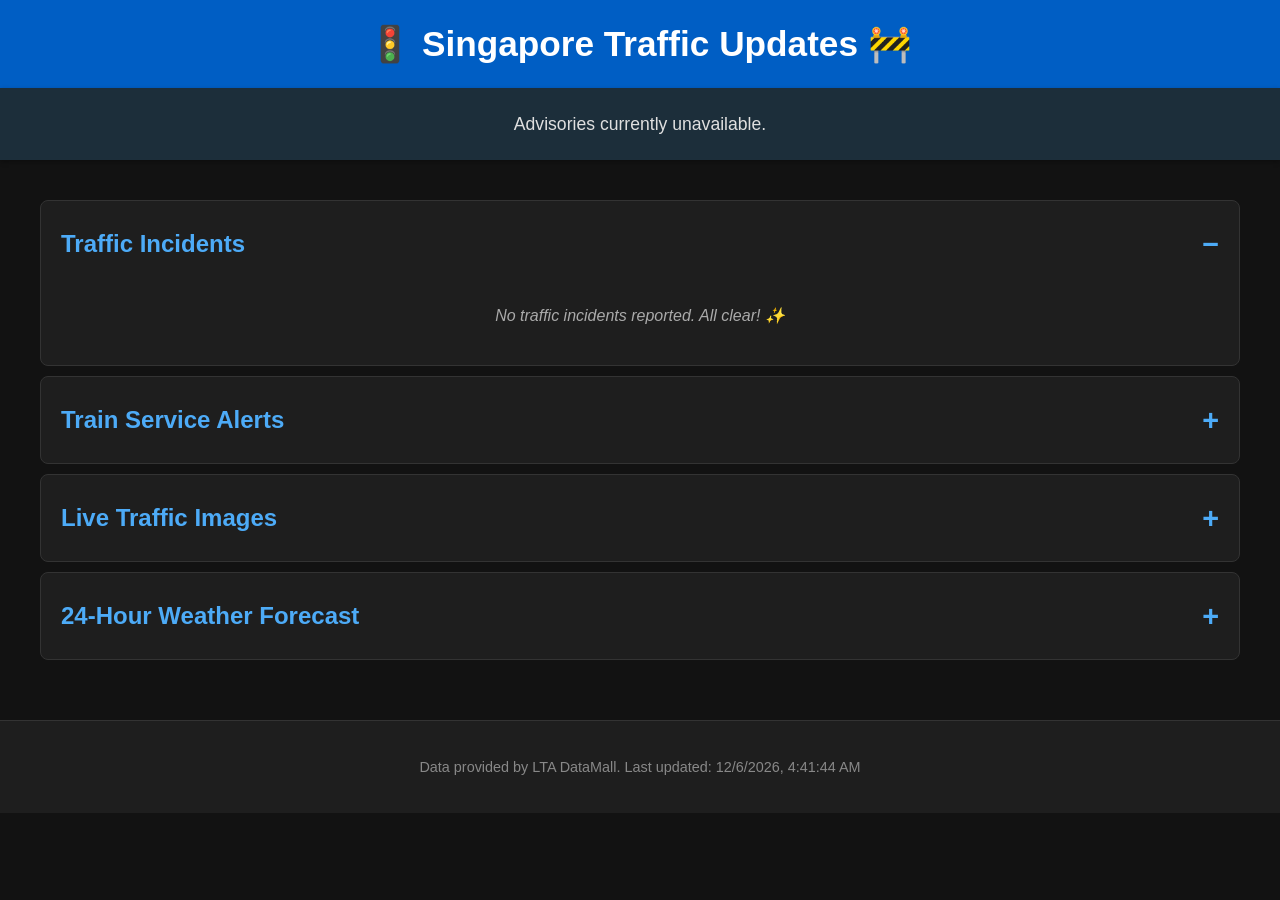
==== index.html @ 31848d78 "Advisories" ====
<!DOCTYPE html>
<html lang="en">
<head>
    <meta charset="UTF-8">
    <meta name="viewport" content="width=device-width, initial-scale=1.0">
    <title>Singapore Traffic Updates</title>
    <link rel="stylesheet" href="style.css">
</head>
<body>
    <header>
        <h1>🚦 Singapore Traffic Updates 🚧</h1>
    </header>

    <!-- New Advisory Carousel Container -->
    <div id="advisory-carousel-container">
        <p id="advisory-message">Loading traffic advisories...</p>
    </div>

    <main>
        <!-- The main section for all incidents -->
        <details class="data-section" open>
            <summary>
                <h2>Traffic Incidents</h2>
            </summary>
            <div id="incidents-container" class="data-container">
                <p>Loading traffic incidents...</p>
            </div>
        </details>

        <!-- Section for Train Service Alerts -->
        <details class="data-section">
            <summary>
                <h2>Train Service Alerts</h2>
            </summary>
            <div id="train-alerts-container" class="data-container">
                <p>Loading train service alerts...</p>
            </div>
        </details>
        
        <!-- The traffic images section -->
        <details class="data-section">
            <summary>
                <h2>Live Traffic Images</h2>
            </summary>
            <div id="images-container" class="image-grid">
                <p>Loading traffic images...</p>
            </div>
        </details>

        <!-- Section for the Weather Forecast -->
        <details class="data-section">
            <summary>
                <h2>24-Hour Weather Forecast</h2>
            </summary>
            <div id="weather-forecast-container" class="data-container">
                <p>Loading weather forecast...</p>
            </div>
        </details>
    </main>
    <footer>
        <p>Data provided by LTA DataMall. Last updated: <span id="last-updated"></span></p>
    </footer>

    <script src="script.js"></script>
</body>
</html>
---- style.css ----
body {
    font-family: 'Segoe UI', Tahoma, Geneva, Verdana, sans-serif;
    margin: 0;
    padding: 0;
    background-color: #121212; /* Dark background */
    color: #e0e0e0; /* Light text */
    line-height: 1.6;
}

header {
    background-color: #005ec4; /* Blue accent */
    color: #fff;
    padding: 1rem 0;
    text-align: center;
    box-shadow: 0 2px 4px rgba(0, 0, 0, 0.3);
}

h1 {
    margin: 0;
    font-size: 2.2em;
}

/* --- NEW STYLES FOR ADVISORY CAROUSEL --- */
#advisory-carousel-container {
    background-color: #1c2e3a;
    color: #e0e0e0;
    padding: 12px 20px;
    text-align: center;
    font-size: 1.1em;
    position: sticky;
    top: 0;
    z-index: 10;
    box-shadow: 0 2px 5px rgba(0,0,0,0.3);
    height: 48px; /* Fixed height to prevent layout shift */
    display: flex;
    align-items: center;
    justify-content: center;
    overflow: hidden;
}

#advisory-message {
    margin: 0;
    font-style: normal;
    color: #e0e0e0;
    width: 100%;
    transition: opacity 0.5s ease-in-out;
}

#advisory-message.fade-out {
    opacity: 0;
}
/* --- END OF CAROUSEL STYLES --- */

main {
    padding: 20px;
    max-width: 1200px;
    margin: 20px auto;
}

/* --- STYLES FOR COLLAPSIBLE ACCORDION --- */

.data-section {
    margin-bottom: 10px;
    border: 1px solid #333; /* Darker border */
    border-radius: 8px;
    background-color: #1e1e1e; /* Dark section background */
    transition: padding 0.2s ease-out;
}

.data-section[open] {
    padding-bottom: 20px;
}

.data-section summary {
    padding: 20px;
    cursor: pointer;
    outline: none;
    list-style: none;
    display: flex;
    justify-content: space-between;
    align-items: center;
    transition: background-color 0.2s ease-in-out;
}

.data-section summary:hover {
    background-color: #2a2a2a;
}

.data-section summary::-webkit-details-marker {
    display: none;
}

.data-section summary h2 {
    color: #4dabf7; /* Lighter blue for titles */
    margin: 0;
    padding: 0;
    border: none;
}

.data-section summary::after {
    content: '+';
    font-size: 1.8em;
    font-weight: bold;
    color: #4dabf7; /* Lighter blue for icon */
    transition: transform 0.2s ease-in-out;
}

.data-section[open] summary::after {
    content: '−';
}

.data-container, .image-grid {
    padding: 0 20px;
}

.data-container p, .image-grid p {
    text-align: center;
    font-style: italic;
    color: #aaa; /* Lighter grey for placeholder text */
}

/* --- UPDATED STYLES FOR INCIDENTS --- */

.incident-item {
    background-color: #2a2a2a;
    border-left: 5px solid #4dabf7; /* Blue accent */
    padding: 15px;
    margin-bottom: 10px;
    border-radius: 5px;
    display: flex;
    align-items: center;
    gap: 15px;
}

.incident-icon {
    width: 40px;
    height: 40px;
    flex-shrink: 0;
}

.incident-details p {
    margin: 0;
    text-align: left;
    font-style: normal;
}

.incident-details p:first-child {
    margin-bottom: 5px;
}

.incident-item strong {
    color: #e0e0e0; /* Light text for strong tags */
}

/* --- STYLES FOR INCIDENT GROUPS & "VIEW MORE" --- */

.incident-group {
    padding-top: 10px;
    margin-top: 10px;
    border-top: 1px solid #333;
}
.incident-group:first-child {
    border-top: none;
    margin-top: 0;
}

.incident-group-title {
    font-size: 1.2em;
    font-weight: bold;
    color: #e0e0e0;
    margin-bottom: 15px;
}

.more-details {
    margin-left: 55px;
}

.more-summary {
    cursor: pointer;
    color: #4dabf7; /* Lighter blue for links */
    font-weight: bold;
    list-style: none;
    padding: 5px 0;
    display: inline-block;
}

.more-summary::-webkit-details-marker {
    display: none;
}

.more-details[open] > .more-summary {
    margin-bottom: 10px;
}

/* --- NEW STYLES FOR TRAIN ALERTS --- */
.train-alert-item {
    padding: 15px;
    margin-bottom: 10px;
    border-radius: 5px;
    display: flex;
    align-items: center;
    gap: 15px;
}

.train-alert-item.normal {
    background-color: #2a2a2a;
    border-left: 5px solid #28a745; /* Green for normal */
}

.train-alert-item.disrupted {
    background-color: #3b312a;
    border-left: 5px solid #ff9800; /* Orange for disruption */
}

.train-line-icon {
    font-weight: bold;
    color: white;
    width: 40px;
    height: 40px;
    border-radius: 50%;
    display: flex;
    align-items: center;
    justify-content: center;
    flex-shrink: 0;
    font-size: 0.9em;
}

.train-alert-details p {
    margin: 0;
    text-align: left;
    font-style: normal;
}

.train-alert-details p:first-child {
    margin-bottom: 5px;
}

/* Train Line Colors */
.line-EWL { background-color: #009645; }
.line-NSL { background-color: #d42e12; }
.line-CCL { background-color: #f8d522; color: #333; } /* Dark text for yellow */
.line-NEL { background-color: #990099; }
.line-DTL { background-color: #005ec4; }
.line-TEL { background-color: #9d5b25; }
.line-LRT { background-color: #8A8D8F; }
.line-BPL { background-color: #8A8D8F; }
.line-SPL { background-color: #8A8D8F; }
.line-PGL { background-color: #8A8D8F; }
.line-CG { background-color: #009645; }


/* --- IMAGE GRID STYLES --- */

.image-grid {
    display: grid;
    grid-template-columns: repeat(auto-fill, minmax(280px, 1fr));
    gap: 15px;
    justify-content: center;
}

.image-item {
    background-color: #2a2a2a;
    border: 1px solid #333;
    border-radius: 8px;
    overflow: hidden;
    box-shadow: 0 2px 5px rgba(0,0,0,0.2);
    text-align: center;
    padding-bottom: 10px;
}

.image-item img {
    max-width: 100%;
    height: auto;
    display: block;
    border-bottom: 1px solid #333;
    margin-bottom: 10px;
}

.image-item p {
    margin: 0 10px;
    font-size: 0.9em;
    color: #ccc;
}

/* --- NEW STYLES FOR WEATHER FORECAST --- */

.weather-periods-grid {
    display: grid;
    grid-template-columns: repeat(auto-fill, minmax(280px, 1fr));
    gap: 20px;
    margin-bottom: 20px;
}

.weather-period-item {
    background-color: #2a2a2a;
    padding: 15px;
    border-radius: 8px;
    border: 1px solid #333;
}

.period-title {
    margin-top: 0;
    margin-bottom: 15px;
    text-align: center;
    font-size: 1.1em;
    color: #e0e0e0;
}

.region-forecast-list {
    display: flex;
    flex-direction: column;
    gap: 12px;
}

.region-forecast-item {
    display: flex;
    align-items: center;
    gap: 10px;
}

.region-forecast-item img {
    width: 32px;
    height: 32px;
    flex-shrink: 0;
}

.region-forecast-item span {
    font-size: 0.95em;
}

.weather-overall-stats {
    background-color: #1c2e3a; /* Darker blue background */
    border-left: 5px solid #4dabf7;
    padding: 20px;
    border-radius: 5px;
    display: flex;
    justify-content: space-between;
    align-items: center;
    gap: 20px;
    flex-wrap: wrap;
    margin-top: 20px;
}

.weather-text {
    flex: 2;
    min-width: 200px;
}

.weather-text p {
    margin: 0;
    text-align: left;
    font-style: normal;
}

.weather-stats {
    flex: 1;
    min-width: 220px;
}

.weather-stats-item {
    display: flex;
    align-items: center;
    gap: 10px;
    margin-bottom: 8px;
}

.weather-stats-item:last-child {
    margin-bottom: 0;
}

.weather-stats-item img {
    width: 24px;
    height: 24px;
    filter: invert(1); /* Invert icons to make them visible on dark background */
}

.weather-stats-item span {
    font-size: 1.1em;
}


/* --- FOOTER --- */

footer {
    text-align: center;
    padding: 20px;
    color: #888;
    font-size: 0.9em;
    background-color: #1e1e1e;
    border-top: 1px solid #333;
    margin-top: 30px;
}
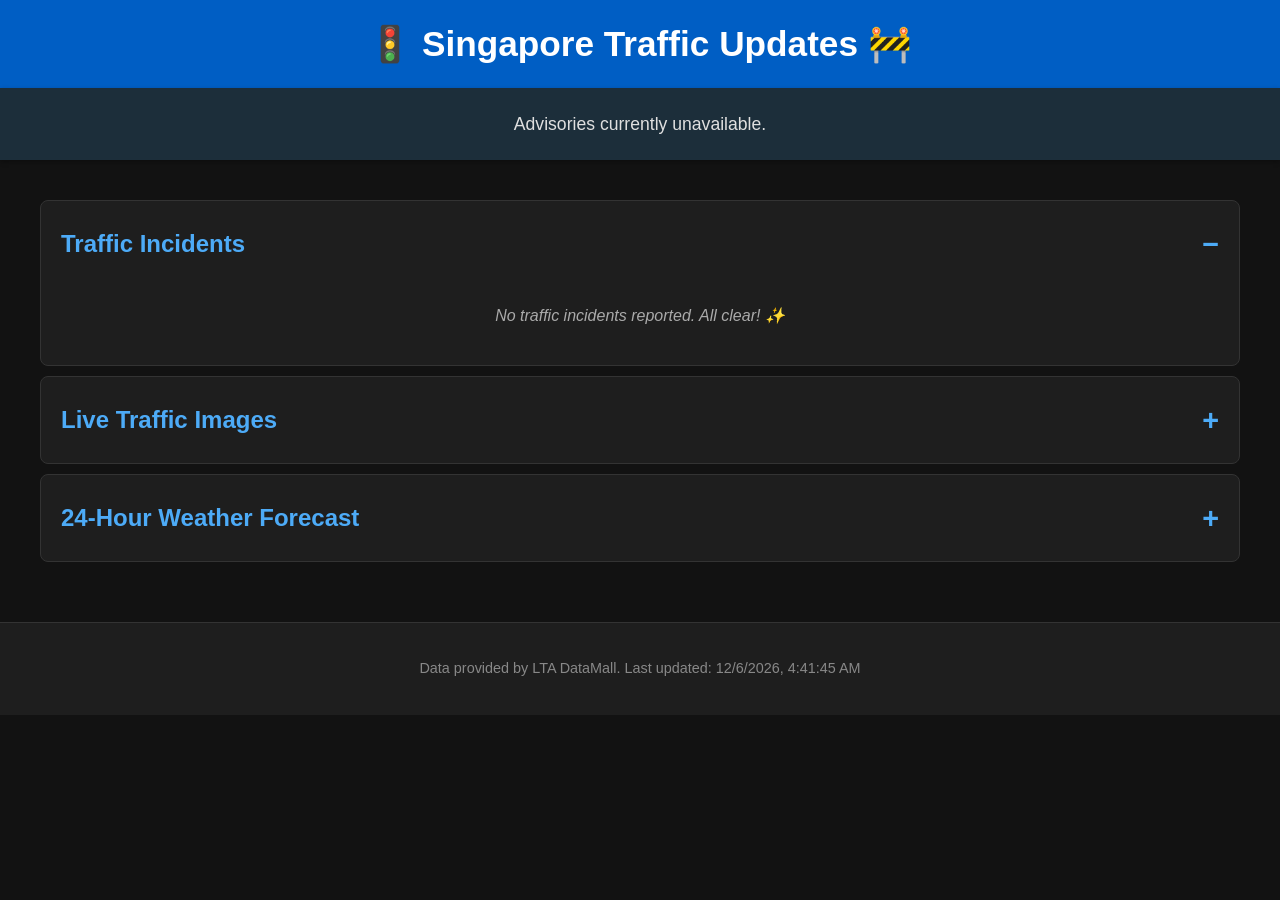
==== commit a890d62a: "test" ====
--- a/index.html
+++ b/index.html
@@ -11,9 +11,9 @@
         <h1>🚦 Singapore Traffic Updates 🚧</h1>
     </header>
 
-    <!-- New Advisory Carousel Container -->
+    <!-- Advisory Carousel Section -->
     <div id="advisory-carousel-container">
-        <p id="advisory-message">Loading traffic advisories...</p>
+        <p id="advisory-message">Loading advisories...</p>
     </div>
 
     <main>
@@ -24,16 +24,6 @@
             </summary>
             <div id="incidents-container" class="data-container">
                 <p>Loading traffic incidents...</p>
-            </div>
-        </details>
-
-        <!-- Section for Train Service Alerts -->
-        <details class="data-section">
-            <summary>
-                <h2>Train Service Alerts</h2>
-            </summary>
-            <div id="train-alerts-container" class="data-container">
-                <p>Loading train service alerts...</p>
             </div>
         </details>
         
@@ -61,6 +51,15 @@
         <p>Data provided by LTA DataMall. Last updated: <span id="last-updated"></span></p>
     </footer>
 
+    <!-- New Train Alert Modal -->
+    <div id="train-alert-modal-overlay">
+        <div id="train-alert-modal">
+            <button id="train-alert-close-btn">&times;</button>
+            <h3>Train Service Disruption</h3>
+            <p id="train-alert-message"></p>
+        </div>
+    </div>
+
     <script src="script.js"></script>
 </body>
 </html>
--- a/style.css
+++ b/style.css
@@ -192,62 +192,53 @@
     margin-bottom: 10px;
 }
 
-/* --- NEW STYLES FOR TRAIN ALERTS --- */
-.train-alert-item {
-    padding: 15px;
-    margin-bottom: 10px;
-    border-radius: 5px;
-    display: flex;
-    align-items: center;
-    gap: 15px;
-}
-
-.train-alert-item.normal {
-    background-color: #2a2a2a;
-    border-left: 5px solid #28a745; /* Green for normal */
-}
-
-.train-alert-item.disrupted {
-    background-color: #3b312a;
-    border-left: 5px solid #ff9800; /* Orange for disruption */
-}
-
-.train-line-icon {
-    font-weight: bold;
-    color: white;
-    width: 40px;
-    height: 40px;
-    border-radius: 50%;
-    display: flex;
-    align-items: center;
+/* --- NEW STYLES FOR TRAIN ALERT MODAL --- */
+#train-alert-modal-overlay {
+    position: fixed;
+    top: 0;
+    left: 0;
+    width: 100%;
+    height: 100%;
+    background-color: rgba(0, 0, 0, 0.7);
+    z-index: 100;
+    display: none; /* Hidden by default */
     justify-content: center;
-    flex-shrink: 0;
-    font-size: 0.9em;
-}
-
-.train-alert-details p {
-    margin: 0;
-    text-align: left;
-    font-style: normal;
-}
-
-.train-alert-details p:first-child {
-    margin-bottom: 5px;
-}
-
-/* Train Line Colors */
-.line-EWL { background-color: #009645; }
-.line-NSL { background-color: #d42e12; }
-.line-CCL { background-color: #f8d522; color: #333; } /* Dark text for yellow */
-.line-NEL { background-color: #990099; }
-.line-DTL { background-color: #005ec4; }
-.line-TEL { background-color: #9d5b25; }
-.line-LRT { background-color: #8A8D8F; }
-.line-BPL { background-color: #8A8D8F; }
-.line-SPL { background-color: #8A8D8F; }
-.line-PGL { background-color: #8A8D8F; }
-.line-CG { background-color: #009645; }
-
+    align-items: center;
+}
+
+#train-alert-modal {
+    background-color: #1e1e1e;
+    padding: 30px;
+    border-radius: 8px;
+    border: 1px solid #444;
+    width: 90%;
+    max-width: 500px;
+    position: relative;
+    box-shadow: 0 5px 15px rgba(0,0,0,0.5);
+    text-align: center;
+}
+
+#train-alert-modal h3 {
+    margin-top: 0;
+    color: #d42e12; /* Red for disruption */
+    font-size: 1.5em;
+}
+
+#train-alert-modal p {
+    font-size: 1.1em;
+    color: #e0e0e0;
+}
+
+#train-alert-close-btn {
+    position: absolute;
+    top: 10px;
+    right: 15px;
+    background: none;
+    border: none;
+    color: #aaa;
+    font-size: 2em;
+    cursor: pointer;
+}
 
 /* --- IMAGE GRID STYLES --- */
 
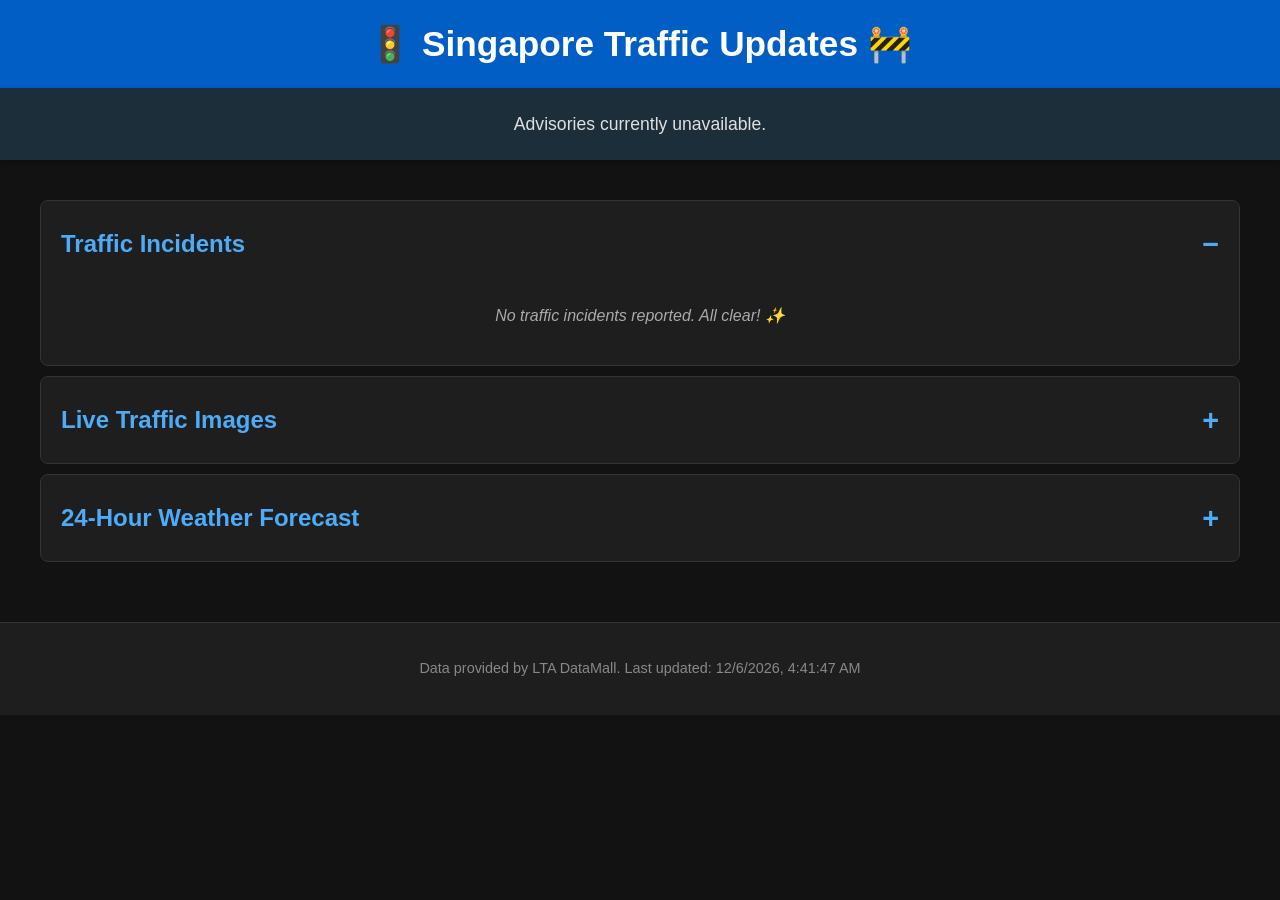
==== commit fb8fab90: "next versio" ====
--- a/index.html
+++ b/index.html
@@ -51,15 +51,6 @@
         <p>Data provided by LTA DataMall. Last updated: <span id="last-updated"></span></p>
     </footer>
 
-    <!-- New Train Alert Modal -->
-    <div id="train-alert-modal-overlay">
-        <div id="train-alert-modal">
-            <button id="train-alert-close-btn">&times;</button>
-            <h3>Train Service Disruption</h3>
-            <p id="train-alert-message"></p>
-        </div>
-    </div>
-
     <script src="script.js"></script>
 </body>
 </html>
--- a/style.css
+++ b/style.css
@@ -36,6 +36,12 @@
     align-items: center;
     justify-content: center;
     overflow: hidden;
+    transition: background-color 0.5s ease;
+}
+
+/* New style for when a train disruption is active */
+#advisory-carousel-container.disruption-active {
+    background-color: #d42e12; /* Red for disruption */
 }
 
 #advisory-message {
@@ -192,54 +198,6 @@
     margin-bottom: 10px;
 }
 
-/* --- NEW STYLES FOR TRAIN ALERT MODAL --- */
-#train-alert-modal-overlay {
-    position: fixed;
-    top: 0;
-    left: 0;
-    width: 100%;
-    height: 100%;
-    background-color: rgba(0, 0, 0, 0.7);
-    z-index: 100;
-    display: none; /* Hidden by default */
-    justify-content: center;
-    align-items: center;
-}
-
-#train-alert-modal {
-    background-color: #1e1e1e;
-    padding: 30px;
-    border-radius: 8px;
-    border: 1px solid #444;
-    width: 90%;
-    max-width: 500px;
-    position: relative;
-    box-shadow: 0 5px 15px rgba(0,0,0,0.5);
-    text-align: center;
-}
-
-#train-alert-modal h3 {
-    margin-top: 0;
-    color: #d42e12; /* Red for disruption */
-    font-size: 1.5em;
-}
-
-#train-alert-modal p {
-    font-size: 1.1em;
-    color: #e0e0e0;
-}
-
-#train-alert-close-btn {
-    position: absolute;
-    top: 10px;
-    right: 15px;
-    background: none;
-    border: none;
-    color: #aaa;
-    font-size: 2em;
-    cursor: pointer;
-}
-
 /* --- IMAGE GRID STYLES --- */
 
 .image-grid {
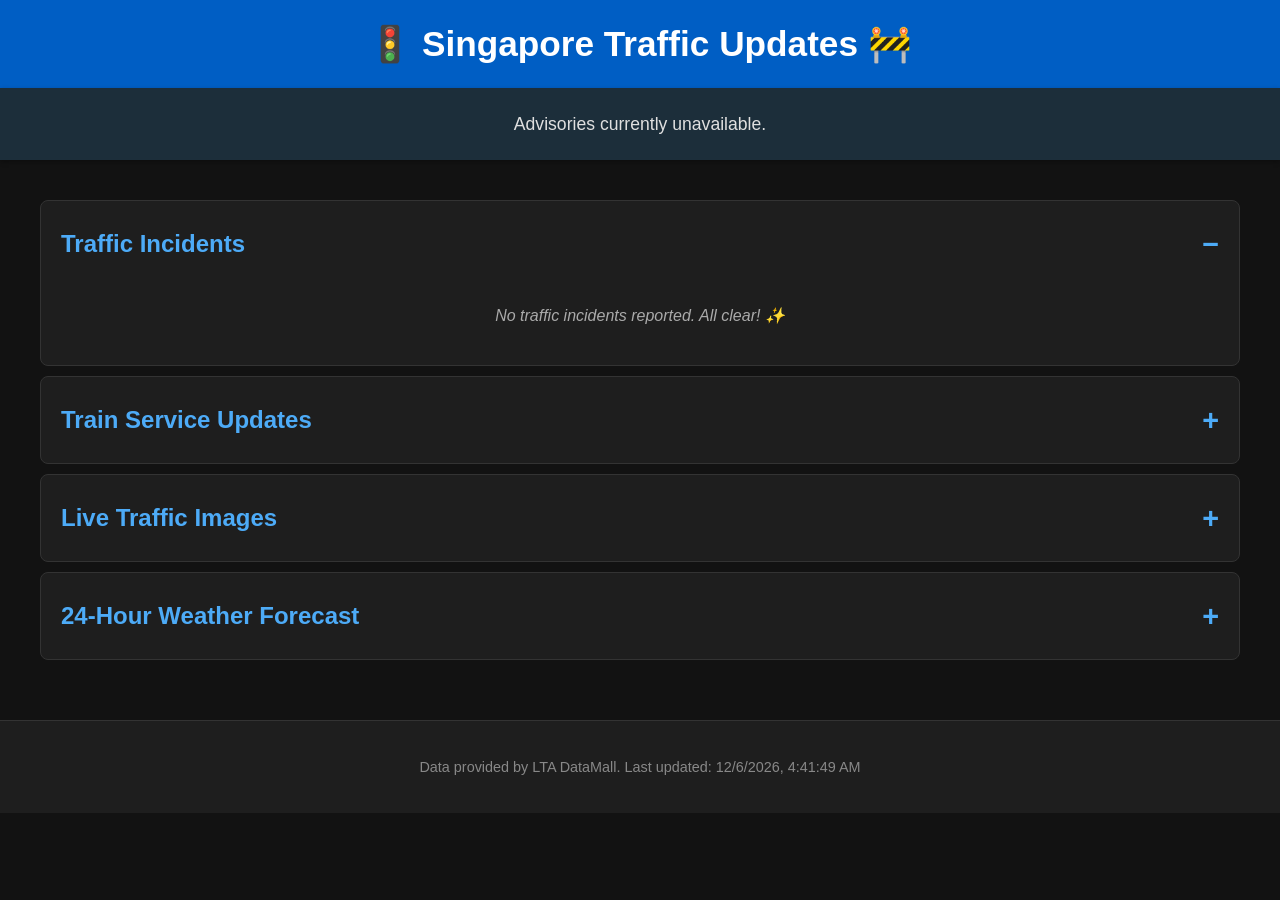
==== commit b4188c89: "fix train" ====
--- a/index.html
+++ b/index.html
@@ -27,6 +27,16 @@
             </div>
         </details>
         
+        <!-- New Section for Train Service Updates -->
+        <details class="data-section">
+            <summary>
+                <h2>Train Service Updates</h2>
+            </summary>
+            <div id="train-updates-container" class="data-container">
+                <p>Loading train service updates...</p>
+            </div>
+        </details>
+
         <!-- The traffic images section -->
         <details class="data-section">
             <summary>
@@ -51,6 +61,15 @@
         <p>Data provided by LTA DataMall. Last updated: <span id="last-updated"></span></p>
     </footer>
 
+    <!-- Train Alert Modal -->
+    <div id="train-alert-modal-overlay">
+        <div id="train-alert-modal">
+            <button id="train-alert-close-btn">&times;</button>
+            <h3>Train Service Disruption</h3>
+            <p id="train-alert-message"></p>
+        </div>
+    </div>
+
     <script src="script.js"></script>
 </body>
 </html>
--- a/style.css
+++ b/style.css
@@ -198,6 +198,117 @@
     margin-bottom: 10px;
 }
 
+/* --- NEW STYLES FOR TRAIN UPDATES --- */
+.train-update-grid {
+    display: grid;
+    grid-template-columns: repeat(auto-fill, minmax(250px, 1fr));
+    gap: 15px;
+}
+
+.train-update-item {
+    padding: 15px;
+    border-radius: 8px;
+    display: flex;
+    align-items: center;
+    gap: 15px;
+}
+
+.train-update-item.operational {
+    background-color: #2a2a2a;
+    border: 1px solid #28a745;
+}
+
+.train-update-item.delay {
+    background-color: #3b312a;
+    border: 1px solid #ff9800;
+}
+
+.train-update-item.down {
+    background-color: #442222;
+    border: 1px solid #d42e12;
+}
+
+.train-line-icon {
+    font-weight: bold;
+    color: white;
+    width: 40px;
+    height: 40px;
+    border-radius: 50%;
+    display: flex;
+    align-items: center;
+    justify-content: center;
+    flex-shrink: 0;
+    font-size: 0.9em;
+}
+
+.train-update-details p {
+    margin: 0;
+    text-align: left;
+    font-style: normal;
+}
+
+/* Train Line Colors */
+.line-EWL { background-color: #009645; }
+.line-NSL { background-color: #d42e12; }
+.line-CCL { background-color: #f8d522; color: #333; } /* Dark text for yellow */
+.line-NEL { background-color: #990099; }
+.line-DTL { background-color: #005ec4; }
+.line-TEL { background-color: #9d5b25; }
+.line-LRT { background-color: #8A8D8F; }
+.line-BPL { background-color: #8A8D8F; }
+.line-SPL { background-color: #8A8D8F; }
+.line-PGL { background-color: #8A8D8F; }
+.line-CG { background-color: #009645; }
+
+
+/* --- NEW STYLES FOR TRAIN ALERT MODAL --- */
+#train-alert-modal-overlay {
+    position: fixed;
+    top: 0;
+    left: 0;
+    width: 100%;
+    height: 100%;
+    background-color: rgba(0, 0, 0, 0.7);
+    z-index: 100;
+    display: none; /* Hidden by default */
+    justify-content: center;
+    align-items: center;
+}
+
+#train-alert-modal {
+    background-color: #1e1e1e;
+    padding: 30px;
+    border-radius: 8px;
+    border: 1px solid #444;
+    width: 90%;
+    max-width: 500px;
+    position: relative;
+    box-shadow: 0 5px 15px rgba(0,0,0,0.5);
+    text-align: center;
+}
+
+#train-alert-modal h3 {
+    margin-top: 0;
+    color: #d42e12; /* Red for disruption */
+    font-size: 1.5em;
+}
+
+#train-alert-modal p {
+    font-size: 1.1em;
+    color: #e0e0e0;
+}
+
+#train-alert-close-btn {
+    position: absolute;
+    top: 10px;
+    right: 15px;
+    background: none;
+    border: none;
+    color: #aaa;
+    font-size: 2em;
+    cursor: pointer;
+}
+
 /* --- IMAGE GRID STYLES --- */
 
 .image-grid {
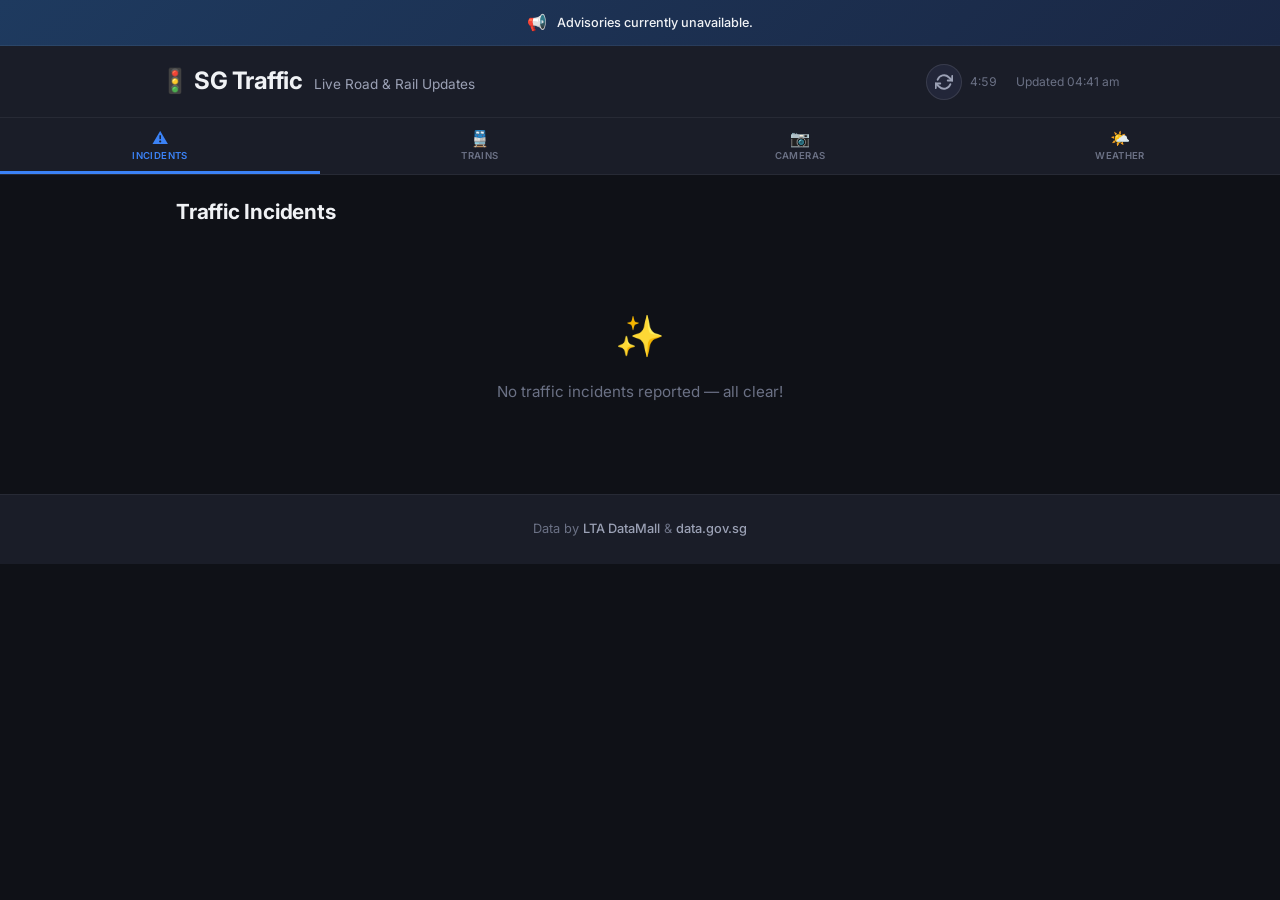
==== commit 07552916: "test" ====
--- a/index.html
+++ b/index.html
@@ -3,70 +3,115 @@
 <head>
     <meta charset="UTF-8">
     <meta name="viewport" content="width=device-width, initial-scale=1.0">
-    <title>Singapore Traffic Updates</title>
+    <title>SG Traffic – Live Updates</title>
     <link rel="stylesheet" href="style.css">
+    <link rel="preconnect" href="https://fonts.googleapis.com">
+    <link rel="preconnect" href="https://fonts.gstatic.com" crossorigin>
+    <link href="https://fonts.googleapis.com/css2?family=Inter:wght@400;500;600;700&display=swap" rel="stylesheet">
 </head>
 <body>
-    <header>
-        <h1>🚦 Singapore Traffic Updates 🚧</h1>
-    </header>
-
-    <!-- Advisory Carousel Section -->
+    <!-- Advisory Ticker -->
     <div id="advisory-carousel-container">
+        <span id="advisory-icon">📢</span>
         <p id="advisory-message">Loading advisories...</p>
     </div>
 
+    <header>
+        <div class="header-content">
+            <div class="header-left">
+                <h1>🚦 SG Traffic</h1>
+                <span class="header-subtitle">Live Road &amp; Rail Updates</span>
+            </div>
+            <div class="header-right">
+                <div id="refresh-area">
+                    <button id="refresh-btn" title="Refresh all data">
+                        <svg width="18" height="18" viewBox="0 0 24 24" fill="none" stroke="currentColor" stroke-width="2.5" stroke-linecap="round" stroke-linejoin="round"><polyline points="23 4 23 10 17 10"/><polyline points="1 20 1 14 7 14"/><path d="M3.51 9a9 9 0 0 1 14.85-3.36L23 10M1 14l4.64 4.36A9 9 0 0 0 20.49 15"/></svg>
+                    </button>
+                    <span id="countdown-timer" title="Auto-refreshes every 5 min">5:00</span>
+                </div>
+                <span id="last-updated"></span>
+            </div>
+        </div>
+    </header>
+
+    <!-- Tab Navigation -->
+    <nav id="tab-bar">
+        <button class="tab-btn active" data-tab="tab-incidents">
+            <span class="tab-icon">⚠️</span>
+            <span class="tab-label">Incidents</span>
+            <span id="incident-badge" class="tab-badge hidden">0</span>
+        </button>
+        <button class="tab-btn" data-tab="tab-trains">
+            <span class="tab-icon">🚆</span>
+            <span class="tab-label">Trains</span>
+        </button>
+        <button class="tab-btn" data-tab="tab-cameras">
+            <span class="tab-icon">📷</span>
+            <span class="tab-label">Cameras</span>
+        </button>
+        <button class="tab-btn" data-tab="tab-weather">
+            <span class="tab-icon">🌤️</span>
+            <span class="tab-label">Weather</span>
+        </button>
+    </nav>
+
     <main>
-        <!-- The main section for all incidents -->
-        <details class="data-section" open>
-            <summary>
+        <!-- INCIDENTS TAB -->
+        <section id="tab-incidents" class="tab-panel active">
+            <div class="section-header">
                 <h2>Traffic Incidents</h2>
-            </summary>
+                <div id="incident-summary" class="summary-chips"></div>
+            </div>
             <div id="incidents-container" class="data-container">
-                <p>Loading traffic incidents...</p>
+                <div class="loading-spinner"><div class="spinner"></div><p>Loading incidents…</p></div>
             </div>
-        </details>
-        
-        <!-- New Section for Train Service Updates -->
-        <details class="data-section">
-            <summary>
-                <h2>Train Service Updates</h2>
-            </summary>
+        </section>
+
+        <!-- TRAINS TAB -->
+        <section id="tab-trains" class="tab-panel">
+            <div class="section-header">
+                <h2>Train Services</h2>
+                <p class="section-desc">Tap a line for details</p>
+            </div>
             <div id="train-updates-container" class="data-container">
-                <p>Loading train service updates...</p>
+                <div class="loading-spinner"><div class="spinner"></div><p>Loading train status…</p></div>
             </div>
-        </details>
+        </section>
 
-        <!-- The traffic images section -->
-        <details class="data-section">
-            <summary>
-                <h2>Live Traffic Images</h2>
-            </summary>
+        <!-- CAMERAS TAB -->
+        <section id="tab-cameras" class="tab-panel">
+            <div class="section-header">
+                <h2>Live Checkpoint Cameras</h2>
+                <p class="section-desc">Border crossing views</p>
+            </div>
             <div id="images-container" class="image-grid">
-                <p>Loading traffic images...</p>
+                <div class="loading-spinner"><div class="spinner"></div><p>Loading cameras…</p></div>
             </div>
-        </details>
+        </section>
 
-        <!-- Section for the Weather Forecast -->
-        <details class="data-section">
-            <summary>
-                <h2>24-Hour Weather Forecast</h2>
-            </summary>
+        <!-- WEATHER TAB -->
+        <section id="tab-weather" class="tab-panel">
+            <div class="section-header">
+                <h2>24-Hour Weather</h2>
+            </div>
             <div id="weather-forecast-container" class="data-container">
-                <p>Loading weather forecast...</p>
+                <div class="loading-spinner"><div class="spinner"></div><p>Loading forecast…</p></div>
             </div>
-        </details>
+        </section>
     </main>
+
     <footer>
-        <p>Data provided by LTA DataMall. Last updated: <span id="last-updated"></span></p>
+        <p>Data by <strong>LTA DataMall</strong> &amp; <strong>data.gov.sg</strong></p>
     </footer>
 
     <!-- Train Alert Modal -->
     <div id="train-alert-modal-overlay">
         <div id="train-alert-modal">
             <button id="train-alert-close-btn">&times;</button>
+            <div class="modal-icon">🚨</div>
             <h3>Train Service Disruption</h3>
             <p id="train-alert-message"></p>
+            <button id="train-alert-dismiss-btn">Got it</button>
         </div>
     </div>
 
--- a/style.css
+++ b/style.css
@@ -1,244 +1,526 @@
-body {
-    font-family: 'Segoe UI', Tahoma, Geneva, Verdana, sans-serif;
+/* =========================================
+   SG Traffic — Clean, Driver-Friendly UI
+   ========================================= */
+
+:root {
+    --bg-primary: #0f1117;
+    --bg-secondary: #1a1d28;
+    --bg-card: #222639;
+    --bg-hover: #2a2f45;
+    --text-primary: #f0f2f5;
+    --text-secondary: #9ba1b5;
+    --text-muted: #6b7185;
+    --accent: #3b82f6;
+    --accent-glow: rgba(59, 130, 246, 0.15);
+    --green: #22c55e;
+    --green-bg: rgba(34, 197, 94, 0.1);
+    --yellow: #f59e0b;
+    --yellow-bg: rgba(245, 158, 11, 0.1);
+    --red: #ef4444;
+    --red-bg: rgba(239, 68, 68, 0.1);
+    --border: rgba(255, 255, 255, 0.06);
+    --border-light: rgba(255, 255, 255, 0.1);
+    --radius: 12px;
+    --radius-sm: 8px;
+    --shadow: 0 4px 24px rgba(0, 0, 0, 0.25);
+    --transition: 0.2s ease;
+}
+
+*, *::before, *::after {
+    box-sizing: border-box;
     margin: 0;
     padding: 0;
-    background-color: #121212; /* Dark background */
-    color: #e0e0e0; /* Light text */
+}
+
+body {
+    font-family: 'Inter', -apple-system, BlinkMacSystemFont, 'Segoe UI', Roboto, sans-serif;
+    background-color: var(--bg-primary);
+    color: var(--text-primary);
     line-height: 1.6;
-}
-
-header {
-    background-color: #005ec4; /* Blue accent */
-    color: #fff;
-    padding: 1rem 0;
-    text-align: center;
-    box-shadow: 0 2px 4px rgba(0, 0, 0, 0.3);
-}
-
-h1 {
-    margin: 0;
-    font-size: 2.2em;
-}
-
-/* --- NEW STYLES FOR ADVISORY CAROUSEL --- */
+    -webkit-font-smoothing: antialiased;
+    -moz-osx-font-smoothing: grayscale;
+    overflow-x: hidden;
+}
+
+/* ---- ADVISORY TICKER ---- */
 #advisory-carousel-container {
-    background-color: #1c2e3a;
-    color: #e0e0e0;
-    padding: 12px 20px;
-    text-align: center;
-    font-size: 1.1em;
+    background: linear-gradient(135deg, #1e3a5f 0%, #1a2744 100%);
+    color: var(--text-primary);
+    padding: 10px 20px;
+    display: flex;
+    align-items: center;
+    justify-content: center;
+    gap: 10px;
+    font-size: 0.9em;
     position: sticky;
     top: 0;
-    z-index: 10;
-    box-shadow: 0 2px 5px rgba(0,0,0,0.3);
-    height: 48px; /* Fixed height to prevent layout shift */
-    display: flex;
-    align-items: center;
-    justify-content: center;
-    overflow: hidden;
-    transition: background-color 0.5s ease;
-}
-
-/* New style for when a train disruption is active */
+    z-index: 50;
+    min-height: 42px;
+    border-bottom: 1px solid var(--border);
+    transition: background 0.5s ease;
+}
+
 #advisory-carousel-container.disruption-active {
-    background-color: #d42e12; /* Red for disruption */
+    background: linear-gradient(135deg, #7f1d1d 0%, #991b1b 100%);
+    animation: pulse-bg 2s ease-in-out infinite;
+}
+
+@keyframes pulse-bg {
+    0%, 100% { opacity: 1; }
+    50% { opacity: 0.85; }
+}
+
+#advisory-icon {
+    font-size: 1.1em;
+    flex-shrink: 0;
 }
 
 #advisory-message {
     margin: 0;
-    font-style: normal;
-    color: #e0e0e0;
-    width: 100%;
-    transition: opacity 0.5s ease-in-out;
+    font-size: 0.88em;
+    font-weight: 500;
+    color: var(--text-primary);
+    transition: opacity 0.4s ease;
+    text-align: center;
+    line-height: 1.4;
 }
 
 #advisory-message.fade-out {
     opacity: 0;
 }
-/* --- END OF CAROUSEL STYLES --- */
-
+
+/* ---- HEADER ---- */
+header {
+    background: var(--bg-secondary);
+    border-bottom: 1px solid var(--border);
+    padding: 16px 20px;
+}
+
+.header-content {
+    max-width: 960px;
+    margin: 0 auto;
+    display: flex;
+    justify-content: space-between;
+    align-items: center;
+    gap: 16px;
+    flex-wrap: wrap;
+}
+
+.header-left {
+    display: flex;
+    align-items: baseline;
+    gap: 12px;
+    flex-wrap: wrap;
+}
+
+h1 {
+    font-size: 1.5em;
+    font-weight: 700;
+    letter-spacing: -0.02em;
+    white-space: nowrap;
+}
+
+.header-subtitle {
+    font-size: 0.85em;
+    color: var(--text-secondary);
+    font-weight: 400;
+}
+
+.header-right {
+    display: flex;
+    align-items: center;
+    gap: 14px;
+}
+
+#refresh-area {
+    display: flex;
+    align-items: center;
+    gap: 8px;
+}
+
+#refresh-btn {
+    background: var(--bg-card);
+    border: 1px solid var(--border-light);
+    color: var(--text-secondary);
+    width: 36px;
+    height: 36px;
+    border-radius: 50%;
+    cursor: pointer;
+    display: flex;
+    align-items: center;
+    justify-content: center;
+    transition: all var(--transition);
+}
+
+#refresh-btn:hover {
+    background: var(--accent);
+    color: white;
+    border-color: var(--accent);
+    transform: rotate(45deg);
+}
+
+#refresh-btn.spinning svg {
+    animation: spin 0.8s linear;
+}
+
+@keyframes spin {
+    from { transform: rotate(0deg); }
+    to { transform: rotate(360deg); }
+}
+
+#countdown-timer {
+    font-size: 0.75em;
+    color: var(--text-muted);
+    font-variant-numeric: tabular-nums;
+    min-width: 32px;
+}
+
+#last-updated {
+    font-size: 0.75em;
+    color: var(--text-muted);
+}
+
+/* ---- TAB NAVIGATION ---- */
+#tab-bar {
+    display: flex;
+    background: var(--bg-secondary);
+    border-bottom: 1px solid var(--border);
+    position: sticky;
+    top: 42px;
+    z-index: 40;
+    overflow-x: auto;
+    -webkit-overflow-scrolling: touch;
+    scrollbar-width: none;
+}
+
+#tab-bar::-webkit-scrollbar {
+    display: none;
+}
+
+.tab-btn {
+    flex: 1;
+    min-width: 0;
+    background: none;
+    border: none;
+    border-bottom: 3px solid transparent;
+    color: var(--text-muted);
+    padding: 12px 8px 10px;
+    cursor: pointer;
+    display: flex;
+    flex-direction: column;
+    align-items: center;
+    gap: 4px;
+    transition: all var(--transition);
+    position: relative;
+    font-family: inherit;
+}
+
+.tab-btn:hover {
+    color: var(--text-secondary);
+    background: rgba(255,255,255,0.02);
+}
+
+.tab-btn.active {
+    color: var(--accent);
+    border-bottom-color: var(--accent);
+}
+
+.tab-icon {
+    font-size: 1.2em;
+    line-height: 1;
+}
+
+.tab-label {
+    font-size: 0.72em;
+    font-weight: 600;
+    text-transform: uppercase;
+    letter-spacing: 0.04em;
+}
+
+.tab-badge {
+    position: absolute;
+    top: 6px;
+    right: calc(50% - 20px);
+    background: var(--red);
+    color: white;
+    font-size: 0.65em;
+    font-weight: 700;
+    min-width: 18px;
+    height: 18px;
+    border-radius: 9px;
+    display: flex;
+    align-items: center;
+    justify-content: center;
+    padding: 0 5px;
+}
+
+.tab-badge.hidden {
+    display: none;
+}
+
+/* ---- MAIN CONTENT ---- */
 main {
-    padding: 20px;
-    max-width: 1200px;
-    margin: 20px auto;
-}
-
-/* --- STYLES FOR COLLAPSIBLE ACCORDION --- */
-
-.data-section {
+    max-width: 960px;
+    margin: 0 auto;
+    padding: 20px 16px 40px;
+}
+
+.tab-panel {
+    display: none;
+    animation: fadeIn 0.3s ease;
+}
+
+.tab-panel.active {
+    display: block;
+}
+
+@keyframes fadeIn {
+    from { opacity: 0; transform: translateY(8px); }
+    to { opacity: 1; transform: translateY(0); }
+}
+
+.section-header {
+    margin-bottom: 16px;
+}
+
+.section-header h2 {
+    font-size: 1.3em;
+    font-weight: 700;
+    letter-spacing: -0.01em;
+    color: var(--text-primary);
+}
+
+.section-desc {
+    font-size: 0.85em;
+    color: var(--text-secondary);
+    margin-top: 2px;
+}
+
+/* Loading Spinner */
+.loading-spinner {
+    display: flex;
+    flex-direction: column;
+    align-items: center;
+    gap: 12px;
+    padding: 60px 20px;
+    color: var(--text-muted);
+}
+
+.spinner {
+    width: 32px;
+    height: 32px;
+    border: 3px solid var(--border-light);
+    border-top-color: var(--accent);
+    border-radius: 50%;
+    animation: spin 0.8s linear infinite;
+}
+
+.loading-spinner p {
+    font-size: 0.9em;
+    margin: 0;
+}
+
+/* Summary chips (incident counts) */
+.summary-chips {
+    display: flex;
+    flex-wrap: wrap;
+    gap: 8px;
+    margin-top: 10px;
+}
+
+.summary-chip {
+    display: inline-flex;
+    align-items: center;
+    gap: 6px;
+    padding: 5px 12px;
+    border-radius: 20px;
+    font-size: 0.78em;
+    font-weight: 600;
+    background: var(--bg-card);
+    border: 1px solid var(--border-light);
+    color: var(--text-secondary);
+    cursor: pointer;
+    transition: all var(--transition);
+}
+
+.summary-chip:hover {
+    background: var(--bg-hover);
+    border-color: var(--accent);
+    color: var(--text-primary);
+}
+
+.summary-chip .chip-count {
+    background: var(--accent);
+    color: white;
+    width: 20px;
+    height: 20px;
+    border-radius: 50%;
+    display: flex;
+    align-items: center;
+    justify-content: center;
+    font-size: 0.85em;
+}
+
+/* ---- INCIDENT CARDS ---- */
+.incident-group {
+    margin-bottom: 20px;
+}
+
+.incident-group-title {
+    font-size: 0.85em;
+    font-weight: 600;
+    text-transform: uppercase;
+    letter-spacing: 0.05em;
+    color: var(--text-secondary);
     margin-bottom: 10px;
-    border: 1px solid #333; /* Darker border */
-    border-radius: 8px;
-    background-color: #1e1e1e; /* Dark section background */
-    transition: padding 0.2s ease-out;
-}
-
-.data-section[open] {
-    padding-bottom: 20px;
-}
-
-.data-section summary {
-    padding: 20px;
-    cursor: pointer;
-    outline: none;
-    list-style: none;
-    display: flex;
-    justify-content: space-between;
-    align-items: center;
-    transition: background-color 0.2s ease-in-out;
-}
-
-.data-section summary:hover {
-    background-color: #2a2a2a;
-}
-
-.data-section summary::-webkit-details-marker {
-    display: none;
-}
-
-.data-section summary h2 {
-    color: #4dabf7; /* Lighter blue for titles */
-    margin: 0;
-    padding: 0;
-    border: none;
-}
-
-.data-section summary::after {
-    content: '+';
-    font-size: 1.8em;
-    font-weight: bold;
-    color: #4dabf7; /* Lighter blue for icon */
-    transition: transform 0.2s ease-in-out;
-}
-
-.data-section[open] summary::after {
-    content: '−';
-}
-
-.data-container, .image-grid {
-    padding: 0 20px;
-}
-
-.data-container p, .image-grid p {
-    text-align: center;
-    font-style: italic;
-    color: #aaa; /* Lighter grey for placeholder text */
-}
-
-/* --- UPDATED STYLES FOR INCIDENTS --- */
+    display: flex;
+    align-items: center;
+    gap: 8px;
+}
+
+.incident-group-title::before {
+    content: '';
+    display: inline-block;
+    width: 3px;
+    height: 16px;
+    background: var(--accent);
+    border-radius: 2px;
+}
 
 .incident-item {
-    background-color: #2a2a2a;
-    border-left: 5px solid #4dabf7; /* Blue accent */
-    padding: 15px;
-    margin-bottom: 10px;
-    border-radius: 5px;
-    display: flex;
-    align-items: center;
-    gap: 15px;
+    background: var(--bg-card);
+    border: 1px solid var(--border);
+    border-radius: var(--radius-sm);
+    padding: 14px 16px;
+    margin-bottom: 8px;
+    display: flex;
+    align-items: flex-start;
+    gap: 14px;
+    transition: all var(--transition);
+}
+
+.incident-item:hover {
+    background: var(--bg-hover);
+    border-color: var(--border-light);
 }
 
 .incident-icon {
-    width: 40px;
-    height: 40px;
+    width: 36px;
+    height: 36px;
     flex-shrink: 0;
+    border-radius: var(--radius-sm);
+    background: var(--accent-glow);
+    padding: 6px;
+    object-fit: contain;
 }
 
 .incident-details p {
     margin: 0;
     text-align: left;
     font-style: normal;
-}
-
-.incident-details p:first-child {
-    margin-bottom: 5px;
-}
-
-.incident-item strong {
-    color: #e0e0e0; /* Light text for strong tags */
-}
-
-/* --- STYLES FOR INCIDENT GROUPS & "VIEW MORE" --- */
-
-.incident-group {
-    padding-top: 10px;
-    margin-top: 10px;
-    border-top: 1px solid #333;
-}
-.incident-group:first-child {
-    border-top: none;
-    margin-top: 0;
-}
-
-.incident-group-title {
-    font-size: 1.2em;
-    font-weight: bold;
-    color: #e0e0e0;
-    margin-bottom: 15px;
-}
-
+    font-size: 0.9em;
+    color: var(--text-secondary);
+    line-height: 1.5;
+}
+
+.incident-details strong {
+    color: var(--text-primary);
+    font-weight: 600;
+}
+
+/* "View more" toggle */
 .more-details {
-    margin-left: 55px;
+    margin-left: 50px;
+    margin-top: 4px;
 }
 
 .more-summary {
     cursor: pointer;
-    color: #4dabf7; /* Lighter blue for links */
-    font-weight: bold;
+    color: var(--accent);
+    font-weight: 600;
+    font-size: 0.85em;
     list-style: none;
-    padding: 5px 0;
-    display: inline-block;
+    padding: 6px 0;
+    display: inline-flex;
+    align-items: center;
+    gap: 4px;
+    user-select: none;
 }
 
 .more-summary::-webkit-details-marker {
     display: none;
 }
 
+.more-summary::after {
+    content: ' ↓';
+    font-size: 0.85em;
+    transition: transform var(--transition);
+}
+
+.more-details[open] > .more-summary::after {
+    transform: rotate(180deg);
+}
+
 .more-details[open] > .more-summary {
-    margin-bottom: 10px;
-}
-
-/* --- NEW STYLES FOR TRAIN UPDATES --- */
+    margin-bottom: 8px;
+}
+
+/* ---- TRAIN SERVICE GRID ---- */
 .train-update-grid {
     display: grid;
-    grid-template-columns: repeat(auto-fill, minmax(250px, 1fr));
-    gap: 15px;
+    grid-template-columns: repeat(auto-fill, minmax(260px, 1fr));
+    gap: 10px;
 }
 
 .train-update-item {
-    padding: 15px;
-    border-radius: 8px;
-    display: flex;
-    align-items: center;
-    gap: 15px;
+    padding: 14px 16px;
+    border-radius: var(--radius-sm);
+    display: flex;
+    align-items: center;
+    gap: 14px;
+    transition: all var(--transition);
+    cursor: default;
+    border: 1px solid transparent;
+}
+
+.train-update-item:hover {
+    transform: translateY(-1px);
+    box-shadow: var(--shadow);
 }
 
 .train-update-item.operational {
-    background-color: #2a2a2a;
-    border: 1px solid #28a745;
+    background: var(--green-bg);
+    border-color: rgba(34, 197, 94, 0.2);
 }
 
 .train-update-item.delay {
-    background-color: #3b312a;
-    border: 1px solid #ff9800;
+    background: var(--yellow-bg);
+    border-color: rgba(245, 158, 11, 0.2);
 }
 
 .train-update-item.down {
-    background-color: #442222;
-    border: 1px solid #d42e12;
+    background: var(--red-bg);
+    border-color: rgba(239, 68, 68, 0.25);
+    animation: pulse-border 2s ease-in-out infinite;
+}
+
+@keyframes pulse-border {
+    0%, 100% { border-color: rgba(239, 68, 68, 0.25); }
+    50% { border-color: rgba(239, 68, 68, 0.5); }
 }
 
 .train-line-icon {
-    font-weight: bold;
+    font-weight: 700;
     color: white;
-    width: 40px;
-    height: 40px;
-    border-radius: 50%;
+    width: 42px;
+    height: 42px;
+    border-radius: 10px;
     display: flex;
     align-items: center;
     justify-content: center;
     flex-shrink: 0;
-    font-size: 0.9em;
+    font-size: 0.8em;
+    letter-spacing: -0.02em;
 }
 
 .train-update-details p {
@@ -247,206 +529,369 @@
     font-style: normal;
 }
 
+.train-update-details p:first-child {
+    font-weight: 600;
+    font-size: 0.9em;
+    color: var(--text-primary);
+}
+
+.train-update-details p:last-child {
+    font-size: 0.8em;
+    margin-top: 2px;
+}
+
+.train-update-item.operational .train-update-details p:last-child { color: var(--green); }
+.train-update-item.delay .train-update-details p:last-child { color: var(--yellow); }
+.train-update-item.down .train-update-details p:last-child { color: var(--red); font-weight: 600; }
+
+/* Status dot */
+.status-dot {
+    width: 8px;
+    height: 8px;
+    border-radius: 50%;
+    flex-shrink: 0;
+}
+
+.status-dot.green { background: var(--green); box-shadow: 0 0 6px var(--green); }
+.status-dot.yellow { background: var(--yellow); box-shadow: 0 0 6px var(--yellow); }
+.status-dot.red { background: var(--red); box-shadow: 0 0 6px var(--red); }
+
 /* Train Line Colors */
-.line-EWL { background-color: #009645; }
-.line-NSL { background-color: #d42e12; }
-.line-CCL { background-color: #f8d522; color: #333; } /* Dark text for yellow */
-.line-NEL { background-color: #990099; }
-.line-DTL { background-color: #005ec4; }
-.line-TEL { background-color: #9d5b25; }
-.line-LRT { background-color: #8A8D8F; }
-.line-BPL { background-color: #8A8D8F; }
-.line-SPL { background-color: #8A8D8F; }
-.line-PGL { background-color: #8A8D8F; }
-.line-CG { background-color: #009645; }
-
-
-/* --- NEW STYLES FOR TRAIN ALERT MODAL --- */
+.line-EWL { background: #009645; }
+.line-NSL { background: #d42e12; }
+.line-CCL { background: #f8a51d; color: #1a1a1a; }
+.line-NEL { background: #9900aa; }
+.line-DTL { background: #005ec4; }
+.line-TEL { background: #9d5b25; }
+.line-LRT, .line-BPL, .line-SPL, .line-PGL { background: #748477; }
+.line-CG { background: #009645; }
+
+/* ---- CAMERA IMAGE GRID ---- */
+.image-grid {
+    display: grid;
+    grid-template-columns: repeat(auto-fill, minmax(280px, 1fr));
+    gap: 12px;
+}
+
+.image-item {
+    background: var(--bg-card);
+    border: 1px solid var(--border);
+    border-radius: var(--radius);
+    overflow: hidden;
+    transition: all var(--transition);
+}
+
+.image-item:hover {
+    border-color: var(--border-light);
+    transform: translateY(-2px);
+    box-shadow: var(--shadow);
+}
+
+.image-item img {
+    width: 100%;
+    height: auto;
+    display: block;
+    aspect-ratio: 4/3;
+    object-fit: cover;
+}
+
+.image-item-info {
+    padding: 10px 14px;
+    display: flex;
+    align-items: center;
+    justify-content: space-between;
+}
+
+.image-item-info p {
+    margin: 0;
+    font-size: 0.82em;
+    font-weight: 500;
+    color: var(--text-secondary);
+}
+
+.image-item-info .camera-time {
+    font-size: 0.75em;
+    color: var(--text-muted);
+    white-space: nowrap;
+}
+
+/* ---- WEATHER ---- */
+.weather-periods-grid {
+    display: grid;
+    grid-template-columns: repeat(auto-fill, minmax(280px, 1fr));
+    gap: 12px;
+    margin-bottom: 16px;
+}
+
+.weather-period-item {
+    background: var(--bg-card);
+    border: 1px solid var(--border);
+    padding: 16px;
+    border-radius: var(--radius);
+}
+
+.period-title {
+    margin: 0 0 14px 0;
+    text-align: center;
+    font-size: 0.95em;
+    font-weight: 600;
+    color: var(--text-primary);
+    padding-bottom: 10px;
+    border-bottom: 1px solid var(--border);
+}
+
+.region-forecast-list {
+    display: flex;
+    flex-direction: column;
+    gap: 10px;
+}
+
+.region-forecast-item {
+    display: flex;
+    align-items: center;
+    gap: 10px;
+}
+
+.region-forecast-item img {
+    width: 28px;
+    height: 28px;
+    flex-shrink: 0;
+}
+
+.region-forecast-item span {
+    font-size: 0.88em;
+    color: var(--text-secondary);
+}
+
+.region-forecast-item strong {
+    color: var(--text-primary);
+}
+
+.weather-overall-stats {
+    background: var(--bg-card);
+    border: 1px solid var(--border);
+    border-radius: var(--radius);
+    padding: 20px;
+    display: flex;
+    justify-content: space-between;
+    align-items: center;
+    gap: 20px;
+    flex-wrap: wrap;
+    margin-top: 16px;
+}
+
+.weather-text {
+    flex: 2;
+    min-width: 200px;
+}
+
+.weather-text p {
+    margin: 0;
+    text-align: left;
+    font-style: normal;
+}
+
+.weather-text p:first-child {
+    font-weight: 600;
+    font-size: 0.95em;
+    margin-bottom: 4px;
+}
+
+.weather-text p:last-child {
+    font-size: 0.88em;
+    color: var(--text-secondary);
+}
+
+.weather-stats {
+    flex: 1;
+    min-width: 220px;
+}
+
+.weather-stats-item {
+    display: flex;
+    align-items: center;
+    gap: 10px;
+    margin-bottom: 8px;
+}
+
+.weather-stats-item:last-child {
+    margin-bottom: 0;
+}
+
+.weather-stats-item img {
+    width: 22px;
+    height: 22px;
+    filter: invert(1);
+    opacity: 0.7;
+}
+
+.weather-stats-item span {
+    font-size: 0.9em;
+    color: var(--text-secondary);
+}
+
+/* ---- TRAIN ALERT MODAL ---- */
 #train-alert-modal-overlay {
     position: fixed;
     top: 0;
     left: 0;
     width: 100%;
     height: 100%;
-    background-color: rgba(0, 0, 0, 0.7);
+    background: rgba(0, 0, 0, 0.75);
+    backdrop-filter: blur(4px);
     z-index: 100;
-    display: none; /* Hidden by default */
+    display: none;
     justify-content: center;
     align-items: center;
+    padding: 20px;
 }
 
 #train-alert-modal {
-    background-color: #1e1e1e;
-    padding: 30px;
-    border-radius: 8px;
-    border: 1px solid #444;
-    width: 90%;
-    max-width: 500px;
+    background: var(--bg-secondary);
+    padding: 32px;
+    border-radius: var(--radius);
+    border: 1px solid var(--border-light);
+    width: 100%;
+    max-width: 440px;
     position: relative;
-    box-shadow: 0 5px 15px rgba(0,0,0,0.5);
+    box-shadow: 0 20px 60px rgba(0,0,0,0.5);
     text-align: center;
+    animation: modalIn 0.3s ease;
+}
+
+@keyframes modalIn {
+    from { opacity: 0; transform: scale(0.95) translateY(10px); }
+    to { opacity: 1; transform: scale(1) translateY(0); }
+}
+
+.modal-icon {
+    font-size: 2.5em;
+    margin-bottom: 8px;
 }
 
 #train-alert-modal h3 {
-    margin-top: 0;
-    color: #d42e12; /* Red for disruption */
-    font-size: 1.5em;
+    margin: 0 0 12px;
+    color: var(--red);
+    font-size: 1.2em;
+    font-weight: 700;
 }
 
 #train-alert-modal p {
-    font-size: 1.1em;
-    color: #e0e0e0;
+    font-size: 0.95em;
+    color: var(--text-secondary);
+    line-height: 1.6;
 }
 
 #train-alert-close-btn {
     position: absolute;
-    top: 10px;
-    right: 15px;
+    top: 12px;
+    right: 16px;
     background: none;
     border: none;
-    color: #aaa;
-    font-size: 2em;
+    color: var(--text-muted);
+    font-size: 1.6em;
     cursor: pointer;
-}
-
-/* --- IMAGE GRID STYLES --- */
-
-.image-grid {
-    display: grid;
-    grid-template-columns: repeat(auto-fill, minmax(280px, 1fr));
-    gap: 15px;
-    justify-content: center;
-}
-
-.image-item {
-    background-color: #2a2a2a;
-    border: 1px solid #333;
-    border-radius: 8px;
-    overflow: hidden;
-    box-shadow: 0 2px 5px rgba(0,0,0,0.2);
+    line-height: 1;
+    padding: 4px;
+}
+
+#train-alert-close-btn:hover {
+    color: var(--text-primary);
+}
+
+#train-alert-dismiss-btn {
+    margin-top: 20px;
+    padding: 10px 32px;
+    background: var(--accent);
+    color: white;
+    border: none;
+    border-radius: var(--radius-sm);
+    font-size: 0.9em;
+    font-weight: 600;
+    cursor: pointer;
+    transition: all var(--transition);
+    font-family: inherit;
+}
+
+#train-alert-dismiss-btn:hover {
+    background: #2563eb;
+}
+
+/* ---- EMPTY STATE ---- */
+.empty-state {
     text-align: center;
-    padding-bottom: 10px;
-}
-
-.image-item img {
-    max-width: 100%;
-    height: auto;
-    display: block;
-    border-bottom: 1px solid #333;
-    margin-bottom: 10px;
-}
-
-.image-item p {
-    margin: 0 10px;
-    font-size: 0.9em;
-    color: #ccc;
-}
-
-/* --- NEW STYLES FOR WEATHER FORECAST --- */
-
-.weather-periods-grid {
-    display: grid;
-    grid-template-columns: repeat(auto-fill, minmax(280px, 1fr));
-    gap: 20px;
-    margin-bottom: 20px;
-}
-
-.weather-period-item {
-    background-color: #2a2a2a;
-    padding: 15px;
-    border-radius: 8px;
-    border: 1px solid #333;
-}
-
-.period-title {
-    margin-top: 0;
-    margin-bottom: 15px;
-    text-align: center;
-    font-size: 1.1em;
-    color: #e0e0e0;
-}
-
-.region-forecast-list {
-    display: flex;
-    flex-direction: column;
-    gap: 12px;
-}
-
-.region-forecast-item {
-    display: flex;
-    align-items: center;
-    gap: 10px;
-}
-
-.region-forecast-item img {
-    width: 32px;
-    height: 32px;
-    flex-shrink: 0;
-}
-
-.region-forecast-item span {
+    padding: 50px 20px;
+    color: var(--text-muted);
+}
+
+.empty-state .empty-icon {
+    font-size: 2.5em;
+    margin-bottom: 12px;
+}
+
+.empty-state p {
     font-size: 0.95em;
-}
-
-.weather-overall-stats {
-    background-color: #1c2e3a; /* Darker blue background */
-    border-left: 5px solid #4dabf7;
-    padding: 20px;
-    border-radius: 5px;
-    display: flex;
-    justify-content: space-between;
-    align-items: center;
-    gap: 20px;
-    flex-wrap: wrap;
-    margin-top: 20px;
-}
-
-.weather-text {
-    flex: 2;
-    min-width: 200px;
-}
-
-.weather-text p {
     margin: 0;
-    text-align: left;
-    font-style: normal;
-}
-
-.weather-stats {
-    flex: 1;
-    min-width: 220px;
-}
-
-.weather-stats-item {
-    display: flex;
-    align-items: center;
-    gap: 10px;
-    margin-bottom: 8px;
-}
-
-.weather-stats-item:last-child {
-    margin-bottom: 0;
-}
-
-.weather-stats-item img {
-    width: 24px;
-    height: 24px;
-    filter: invert(1); /* Invert icons to make them visible on dark background */
-}
-
-.weather-stats-item span {
-    font-size: 1.1em;
-}
-
-
-/* --- FOOTER --- */
-
+}
+
+/* ---- FOOTER ---- */
 footer {
     text-align: center;
-    padding: 20px;
-    color: #888;
-    font-size: 0.9em;
-    background-color: #1e1e1e;
-    border-top: 1px solid #333;
-    margin-top: 30px;
-}
+    padding: 24px 20px;
+    color: var(--text-muted);
+    font-size: 0.8em;
+    border-top: 1px solid var(--border);
+    background: var(--bg-secondary);
+}
+
+footer strong {
+    color: var(--text-secondary);
+    font-weight: 500;
+}
+
+/* ---- RESPONSIVE ---- */
+@media (max-width: 600px) {
+    h1 {
+        font-size: 1.2em;
+    }
+
+    .header-subtitle {
+        display: none;
+    }
+
+    .header-content {
+        flex-wrap: nowrap;
+    }
+
+    #last-updated {
+        display: none;
+    }
+
+    .tab-label {
+        font-size: 0.65em;
+    }
+
+    .tab-icon {
+        font-size: 1.1em;
+    }
+
+    main {
+        padding: 16px 12px 32px;
+    }
+
+    .image-grid {
+        grid-template-columns: 1fr;
+    }
+
+    .weather-periods-grid {
+        grid-template-columns: 1fr;
+    }
+
+    .train-update-grid {
+        grid-template-columns: 1fr;
+    }
+
+    .weather-overall-stats {
+        flex-direction: column;
+    }
+}
